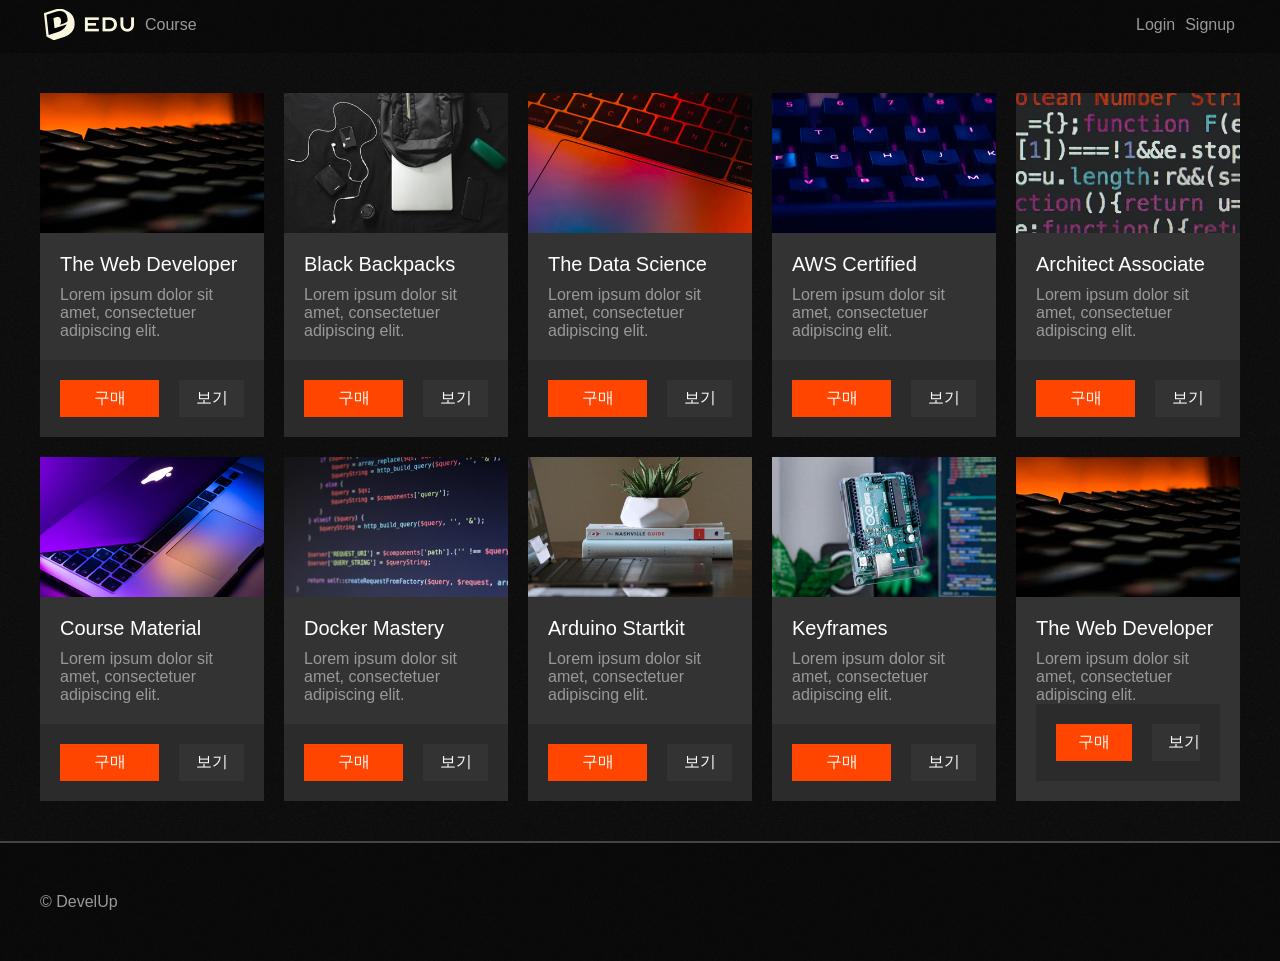
==== html_css11/index.html @ 8f92e1e0 "complete files for lecture 11" ====
<!DOCTYPE html>
<html>
    <head>
        <title>Course</title>
        <meta chaset="utf-8">
        <meta name="viewport" content="width=device-width, initial-scale=1.0"> 
        <link rel="stylesheet" href="style.css">
    </head>
    <body>

        <div class="header">
			<div class="l_wrapper clearfix">
                <a class="header-logo" href="">
                    <img src="images/header-logo.png">
                </a>
                <ul class="header-menu">
                    <li><a href="">Course</a></li>
                </ul>
                <ul class="header-menu header-menu_right">
                    <li><a href="">Login</a></li>
                    <li><a href="">Signup</a></li>
                </ul>
            </div>
        </div>
		
		<div class="contents">
			<div class="l_wrapper">
                <ul class="l_row clearfix">
                    <li class="l_col l_col_five l_col_mid_4_12 l_col_tab_4_12 l_col_mob_12_12 l_col_ld_2_12">
                        <div class="item">
                            <img class="item-cover" src="images/cover01.png">
                            <div class="item-contents">
                                <h2>The Web Developer</h2>
                                <p>Lorem ipsum dolor sit amet, consectetuer adipiscing elit. </p>
                            </div>
                            <div class="item-footer">
                                <ul class="l_row clearfix">
                                    <li class="l_col l_col_7_12">
                                        <a class="button button_block button_important" href="">구매</a>
                                    </li>
                                    <li class="l_col l_col_5_12">
                                        <a class="button button_block" href="">보기</a>
                                    </li>
                                </ul>
                            </div>
                        </div>
                    </li>
                    <li class="l_col l_col_five l_col_mid_4_12 l_col_tab_4_12 l_col_mob_12_12 l_col_ld_2_12">
                        <div class="item">
                            <img class="item-cover" src="images/cover02.png">
                            <div class="item-contents">
                                <h2>Black Backpacks</h2>
                                <p>Lorem ipsum dolor sit amet, consectetuer adipiscing elit. </p>
                            </div>
                            <div class="item-footer">
                                <ul class="l_row clearfix">
                                    <li class="l_col l_col_7_12">
                                        <a class="button button_block button_important" href="">구매</a>
                                    </li>
                                    <li class="l_col l_col_5_12">
                                        <a class="button button_block" href="">보기</a>
                                    </li>
                                </ul>
                            </div>
                        </div>
                    </li>
                    <li class="l_col l_col_five l_col_mid_4_12 l_col_tab_4_12 l_col_mob_12_12 l_col_ld_2_12">
                        <div class="item">
                            <img class="item-cover" src="images/cover03.png">
                            <div class="item-contents">
                                <h2>The Data Science</h2>
                                <p>Lorem ipsum dolor sit amet, consectetuer adipiscing elit. </p>
                            </div>
                            <div class="item-footer">
                                <ul class="l_row clearfix">
                                    <li class="l_col l_col_7_12">
                                        <a class="button button_block button_important" href="">구매</a>
                                    </li>
                                    <li class="l_col l_col_5_12">
                                        <a class="button button_block" href="">보기</a>
                                    </li>
                                </ul>
                            </div>
                        </div>
                    </li>
                    <li class="l_col l_col_five l_col_mid_4_12 l_col_tab_4_12 l_col_mob_12_12 l_col_ld_2_12">
                        <div class="item">
                            <img class="item-cover" src="images/cover04.png">
                            <div class="item-contents">
                                <h2>AWS Certified</h2>
                                <p>Lorem ipsum dolor sit amet, consectetuer adipiscing elit. </p>
                            </div>
                            <div class="item-footer">
                                <ul class="l_row clearfix">
                                    <li class="l_col l_col_7_12">
                                        <a class="button button_block button_important" href="">구매</a>
                                    </li>
                                    <li class="l_col l_col_5_12">
                                        <a class="button button_block" href="">보기</a>
                                    </li>
                                </ul>
                            </div>
                        </div>
                    </li>
                    <li class="l_col l_col_five l_col_mid_4_12 l_col_tab_4_12 l_col_mob_12_12 l_col_ld_2_12">
                        <div class="item">
                            <img class="item-cover" src="images/cover05.png">
                            <div class="item-contents">
                                <h2>Architect Associate</h2>
                                <p>Lorem ipsum dolor sit amet, consectetuer adipiscing elit. </p>
                            </div>
                            <div class="item-footer">
                                <ul class="l_row clearfix">
                                    <li class="l_col l_col_7_12">
                                        <a class="button button_block button_important" href="">구매</a>
                                    </li>
                                    <li class="l_col l_col_5_12">
                                        <a class="button button_block" href="">보기</a>
                                    </li>
                                </ul>
                            </div>
                        </div>
                    </li>
                    <li class="l_col l_col_five l_col_mid_4_12 l_col_tab_4_12 l_col_mob_12_12 l_col_ld_2_12">
                        <div class="item">
                            <img class="item-cover" src="images/cover06.png">
                            <div class="item-contents">
                                <h2>Course Material</h2>
                                <p>Lorem ipsum dolor sit amet, consectetuer adipiscing elit. </p>
                            </div>
                            <div class="item-footer">
                                <ul class="l_row clearfix">
                                    <li class="l_col l_col_7_12">
                                        <a class="button button_block button_important" href="">구매</a>
                                    </li>
                                    <li class="l_col l_col_5_12">
                                        <a class="button button_block" href="">보기</a>
                                    </li>
                                </ul>
                            </div>
                        </div>
                    </li>
                    <li class="l_col l_col_five l_col_mid_4_12 l_col_tab_4_12 l_col_mob_12_12 l_col_ld_2_12">
                        <div class="item">
                            <img class="item-cover" src="images/cover07.png">
                            <div class="item-contents">
                                <h2>Docker Mastery</h2>
                                <p>Lorem ipsum dolor sit amet, consectetuer adipiscing elit. </p>
                            </div>
                            <div class="item-footer">
                                <ul class="l_row clearfix">
                                    <li class="l_col l_col_7_12">
                                        <a class="button button_block button_important" href="">구매</a>
                                    </li>
                                    <li class="l_col l_col_5_12">
                                        <a class="button button_block" href="">보기</a>
                                    </li>
                                </ul>
                            </div>
                        </div>
                    </li>
                    <li class="l_col l_col_five l_col_mid_4_12 l_col_tab_4_12 l_col_mob_12_12 l_col_ld_2_12">
                        <div class="item">
                            <img class="item-cover" src="images/cover08.png">
                            <div class="item-contents">
                                <h2>Arduino Startkit</h2>
                                <p>Lorem ipsum dolor sit amet, consectetuer adipiscing elit. </p>
                            </div>
                            <div class="item-footer">
                                <ul class="l_row clearfix">
                                    <li class="l_col l_col_7_12">
                                        <a class="button button_block button_important" href="">구매</a>
                                    </li>
                                    <li class="l_col l_col_5_12">
                                        <a class="button button_block" href="">보기</a>
                                    </li>
                                </ul>
                            </div>
                        </div>
                    </li>
                    <li class="l_col l_col_five l_col_mid_4_12 l_col_tab_4_12 l_col_mob_12_12 l_col_ld_2_12">
                        <div class="item">
                            <img class="item-cover" src="images/cover09.png">
                            <div class="item-contents">
                                <h2>Keyframes</h2>
                                <p>Lorem ipsum dolor sit amet, consectetuer adipiscing elit. </p>
                            </div>
                            <div class="item-footer">
                                <ul class="l_row clearfix">
                                    <li class="l_col l_col_7_12">
                                        <a class="button button_block button_important" href="">구매</a>
                                    </li>
                                    <li class="l_col l_col_5_12">
                                        <a class="button button_block" href="">보기</a>
                                    </li>
                                </ul>
                            </div>
                        </div>
                    </li>
                    <li class="l_col l_col_five l_col_mid_4_12 l_col_tab_4_12 l_col_mob_12_12 l_col_ld_2_12">
                        <div class="item">
                            <img class="item-cover" src="images/cover01.png">
                            <div class="item-contents">
                                <h2>The Web Developer</h2>
                                <p>Lorem ipsum dolor sit amet, consectetuer adipiscing elit. </p>
                                <div class="item-footer">
                                <ul class="l_row clearfix">
                                    <li class="l_col l_col_7_12">
                                        <a class="button button_block button_important" href="">구매</a>
                                    </li>
                                    <li class="l_col l_col_5_12">
                                        <a class="button button_block" href="">보기</a>
                                    </li>
                                </ul>
                            </div>
                            </div>
                        </div>
                    </li>
                </ul>
			</div>
		</div>

        <div class="footer">
			<div class="l_wrapper">
                &copy; DevelUp
            </div>
        </div>

    </body>
</html>
---- html_css11/style.css ----
/* CSS Initialize */
body, p, ul, h1, h2, h3{
    margin: 0;
    padding: 0;
}

li {
    list-style-type: none;
}

a {
    text-decoration: none;
    color: inherit;
}

img {
    max-width:100%;
    vertical-align: top;
}

/* Layouts */
.l_wrapper {
    max-width: 1200px;
    margin: 0 auto;
    padding: 0 20px;
}

.l_sidebar {
    float: right;
    margin-left: 20px;
    width: 300px;
}

.l_main {
    overflow: hidden;
}

.l_row {
    margin: 0 -10px -20px -10px;
}

.l_col {
    float:left;
    padding: 0 10px;
    box-sizing: border-box;
    margin-bottom: 20px;
}

.l_col_five {width:20%}

.l_col_12_12 {width:100%}
.l_col_11_12 {width:91.6666666667%}
.l_col_10_12 {width:83.3333333333%}
.l_col_9_12 {width:75%}
.l_col_8_12 {width:66.66666666667%}
.l_col_7_12 {width:58.33333333333%}
.l_col_6_12 {width:50%}
.l_col_5_12 {width:41.6666666667%}
.l_col_4_12 {width:33.33333333333%}
.l_col_3_12 {width:25%}
.l_col_2_12 {width:16.6666666667%}
.l_col_1_12 {width:8.33333333333%}

/* Commons */
.clearfix:before,
.clearfix:after {
    content: "";
    display: table;
}

.clearfix:after {
    clear:both;
}

.button {
    background-color: #333;
    color: white;
    padding: 0.5em 1em;
    display: inline-block;
    white-space: nowrap;
    /* box-sizing: border-box; */
}

.button_block {
    display: block;
    text-align: center;
}

.button_important {
    background-color: orangered;
}

/* Typography */
html {
    font-family: sans-serif;
}

h1, h2, h3, h4, h5, h6 {
    font-size: 100%;
    font-weight: normal;
}

/* Utility */
.mb_5{ margin-bottom: 5px;}
.mb_10{ margin-bottom: 10px;}
.mb_15{ margin-bottom: 15px;}
.mb_20{ margin-bottom: 20px;}
.mb_25{ margin-bottom: 25px;}

.pt_5{ padding-top: 5px;}
.pt_10{ padding-top: 10px;}
.pt_15{ padding-top: 15px;}
.pt_20{ padding-top: 20px;}
.pt_25{ padding-top: 25px;}

/* Components */
body {
    background-image: url(images/bg.png);
    color: #999;
}

.header {
    background-color: rgba(0,0,0,0.3);
}

.header-logo {
    display: block;
    float:left;
}

.header-menu {
    float:left;
}

.header-menu_right {
    float:right;
}

.header-menu li {
    float:left;
}

.header-menu li a {
    display: block;
    height: 53px;
    line-height: 50px;
    padding: 0 5px;
}

.header-menu li a:hover{
    color:white;
}

.contents {
    padding: 40px 0;
}

.checkout {
    background-color: #222;
}

.checkout-section {
    margin: 20px;
}

.video {
    padding-top: 56.25%;
    position: relative;
}

.video-iframe {
    position: absolute;
    left: 0;
    top: 0;
    width: 100%;
    height: 100%;
}
.price {
    font-size: 40px;
    font-weight: bold;
    color: orangered;
}

.price-origin {
    font-size: 0.5em;
    font-weight: normal;
    color: #777;
    position: relative;
}

.price-origin:before {
    content: "";
    position: absolute;
    left:0;
    right:0;
    height: 2px;
    bottom: 0.6em;
    opacity: 0.5;
    background-color:white;
}

.description {
    color: white;
}

.list {
    padding-left: 1em;
}

.list li:before {
    content: "";
    background-color: gray;
    width: 0.6em;
    height: 0.6em;
    border-radius: 50%;
    display: inline-block;
    margin-right: 0.4em;
    margin-left: -1em;
}

.course-cover {
    background-size: cover;
    background-position: center;
    background-image: url(images/cover.png);
    padding: 30px;
    position: relative;
}

.course-cover:after {
    content: "";
    position: absolute;
    background-color: rgba(0,0,0,0.8);
    left: 0;
    top: 0;
    right:0;
    bottom:0;
}

.course-creator, .course-title{
    position: relative;
    z-index: 10;
}

.course-creator {
    float: right;
    margin-left: 10px;
    width: 100px;
}

.course-creator-logo {
    width:50px;
    border-radius: 50%;
}

.course-creator-contents strong {
    display: block;
}

.course-title {
    overflow: hidden;
}

.course-title h1 {
    color: white;
    font-size: 50px;
    margin-bottom: 20px;
    text-transform: uppercase;
    font-weight: bold;
}

.course-title p {
    margin-bottom: 20px;
}

.star {
    width: 150px;
    height: 30px;
    background-image: url(images/star-sprite.png);
    display: inline-block;
    overflow: hidden;
}

.star:before {
    content: "";
    width: 0;
    height: 30px;
    background-image: url(images/star-sprite.png);
    background-position: left bottom;
    display: block;
}

.star.s01:before {width:20%}
.star.s02:before {width:40%}
.star.s03:before {width:60%}
.star.s04:before {width:80%}


.course-section {
    margin: 20px 0;
}

.course-section h2 {
    font-size: 30px;
    color: #999;
    border-bottom: 2px solid;
    margin-bottom:20px;
}

/* .course-section-contents {

}
*/
/*
.curriculum {

} 
*/
.curriculum-item {
    background-color: #111;
    margin-bottom: 10px;
}

.curriculum-item:last-child {
    margin-bottom: 0
}

.curriculum-item h3 {
    margin: 10px 20px;
}

.curriculum-item-list {
    background-color: #0e0e0e;
    padding:20px 0;
    margin:5px;
}

.curriculum-link {
    background-color: rgba(255,255,255,0.01);
    display:block;
    margin: 5px 20px;
    padding: 10px;
}

.curriculum-link:hover {
    color:white;
}

.curriculum-link:before {
    content: "";
    width: 0;
    height:0;
    border-width:5px 10px;
    border-style: solid;
    border-color: transparent transparent transparent currentColor;
    display: inline-block;
    transform: translateY(-2px);

}

.runningtime {
    float: right;
    font-size: 10px;
}

/* Item */
.item {
    background-color: #333;
}

.item-contents {
    padding: 20px;
}

.item-contents h2 {
    font-size:20px;
    color:white;
    margin-bottom: 10px;
    white-space: nowrap;
}

.item-footer {
    background-color: rgba(0,0,0,0.15);
    padding: 20px;
}

.item-cover {
    width: 100%;
    display: block;
}

.footer {
    background-color: rgba(0,0,0,0.3);
    padding: 50px 0;
    border-top: 2px solid #444;
}


/* Media Queries */
@media (min-width:1400px) {
    .l_wrapper{
        max-width: 1400px;
    }
    .l_col_ld_12_12 {width:100%}
    .l_col_ld_11_12 {width:91.6666666667%}
    .l_col_ld_10_12 {width:83.3333333333%}
    .l_col_ld_9_12 {width:75%}
    .l_col_ld_8_12 {width:66.66666666667%}
    .l_col_ld_7_12 {width:58.33333333333%}
    .l_col_ld_6_12 {width:50%}
    .l_col_ld_5_12 {width:41.6666666667%}
    .l_col_ld_4_12 {width:33.33333333333%}
    .l_col_ld_3_12 {width:25%}
    .l_col_ld_2_12 {width:16.6666666667%}
    .l_col_ld_1_12 {width:8.33333333333%}
}

@media (max-width: 1096px) {
    .l_col_mid_12_12 {width:100%}
    .l_col_mid_11_12 {width:91.6666666667%}
    .l_col_mid_10_12 {width:83.3333333333%}
    .l_col_mid_9_12 {width:75%}
    .l_col_mid_8_12 {width:66.66666666667%}
    .l_col_mid_7_12 {width:58.33333333333%}
    .l_col_mid_6_12 {width:50%}
    .l_col_mid_5_12 {width:41.6666666667%}
    .l_col_mid_4_12 {width:33.33333333333%}
    .l_col_mid_3_12 {width:25%}
    .l_col_mid_2_12 {width:16.6666666667%}
    .l_col_mid_1_12 {width:8.33333333333%}
}


@media (max-width: 768px) {
    .l_col_tab_12_12 {width:100%}
    .l_col_tab_11_12 {width:91.6666666667%}
    .l_col_tab_10_12 {width:83.3333333333%}
    .l_col_tab_9_12 {width:75%}
    .l_col_tab_8_12 {width:66.66666666667%}
    .l_col_tab_7_12 {width:58.33333333333%}
    .l_col_tab_6_12 {width:50%}
    .l_col_tab_5_12 {width:41.6666666667%}
    .l_col_tab_4_12 {width:33.33333333333%}
    .l_col_tab_3_12 {width:25%}
    .l_col_tab_2_12 {width:16.6666666667%}
    .l_col_tab_1_12 {width:8.33333333333%}

    .l_sidebar {
        float: none;
        width: auto;
        margin-left: 0;
        margin-bottom: 20px;
    }
}

@media (max-width: 645px) {
    .l_col_mob_12_12 {width:100%}
    .l_col_mob_11_12 {width:91.6666666667%}
    .l_col_mob_10_12 {width:83.3333333333%}
    .l_col_mob_9_12 {width:75%}
    .l_col_mob_8_12 {width:66.66666666667%}
    .l_col_mob_7_12 {width:58.33333333333%}
    .l_col_mob_6_12 {width:50%}
    .l_col_mob_5_12 {width:41.6666666667%}
    .l_col_mob_4_12 {width:33.33333333333%}
    .l_col_mob_3_12 {width:25%}
    .l_col_mob_2_12 {width:16.6666666667%}
    .l_col_mob_1_12 {width:8.33333333333%}

    .header-menu {
        float:left;
    }

    .course-cover{
        text-align: center;
    }
    .course-creator {
        float: none;
        width: auto;
        margin: 0;
        text-align: center;
    }

    .runningtime{
        display: none;
    }

}

/*
@media (max-width: 590px) {
    .runningtime{
        display: none;
    }
} */
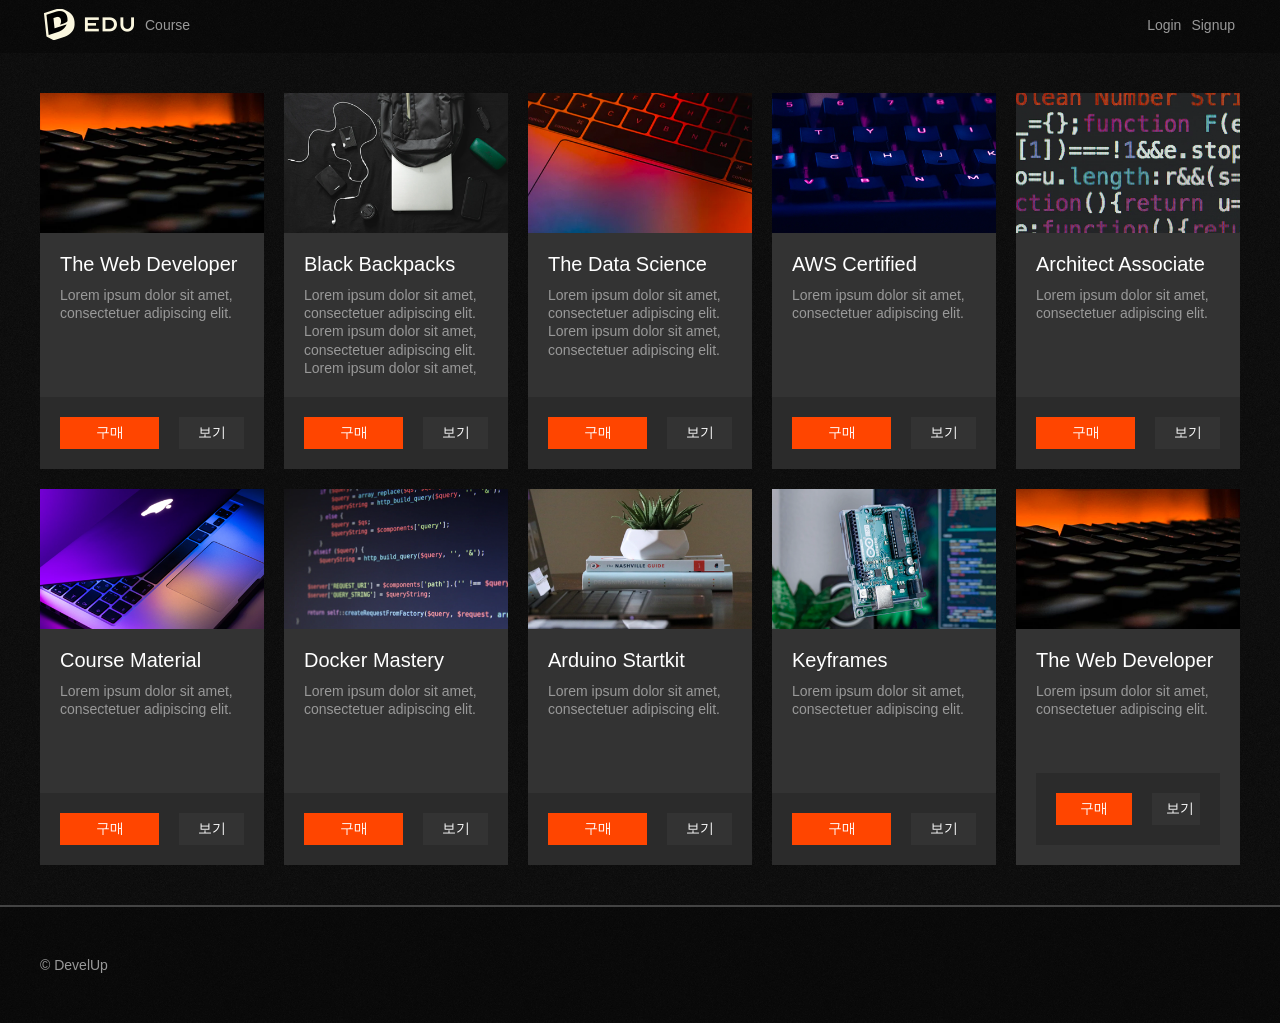
==== commit 287b0fb5: "wrap up  project" ====
--- a/html_css11/index.html
+++ b/html_css11/index.html
@@ -50,7 +50,12 @@
                             <img class="item-cover" src="images/cover02.png">
                             <div class="item-contents">
                                 <h2>Black Backpacks</h2>
-                                <p>Lorem ipsum dolor sit amet, consectetuer adipiscing elit. </p>
+                                <p>Lorem ipsum dolor sit amet, consectetuer adipiscing elit.
+                                    Lorem ipsum dolor sit amet, consectetuer adipiscing elit.
+                                    Lorem ipsum dolor sit amet, consectetuer adipiscing elit.
+                                    Lorem ipsum dolor sit amet, consectetuer adipiscing elit.
+                                    Lorem ipsum dolor sit amet, consectetuer adipiscing elit.
+                                    Lorem ipsum dolor sit amet, consectetuer adipiscing elit. </p>
                             </div>
                             <div class="item-footer">
                                 <ul class="l_row clearfix">
@@ -69,7 +74,8 @@
                             <img class="item-cover" src="images/cover03.png">
                             <div class="item-contents">
                                 <h2>The Data Science</h2>
-                                <p>Lorem ipsum dolor sit amet, consectetuer adipiscing elit. </p>
+                                <p>Lorem ipsum dolor sit amet, consectetuer adipiscing elit.
+                                    Lorem ipsum dolor sit amet, consectetuer adipiscing elit. </p>
                             </div>
                             <div class="item-footer">
                                 <ul class="l_row clearfix">
--- a/html_css11/style.css
+++ b/html_css11/style.css
@@ -93,6 +93,11 @@
 /* Typography */
 html {
     font-family: sans-serif;
+    font-size: 62.5%; /* 16px -> 10px */
+}
+
+body {
+    font-size: 1.4rem;
 }
 
 h1, h2, h3, h4, h5, h6 {
@@ -376,6 +381,14 @@
     color:white;
     margin-bottom: 10px;
     white-space: nowrap;
+    overflow: hidden;
+    text-overflow: ellipsis;
+}
+
+.item-contents p {
+    line-height: 1.3;
+    height: 6.5em;
+    overflow: hidden;
 }
 
 .item-footer {
@@ -414,7 +427,7 @@
     .l_col_ld_1_12 {width:8.33333333333%}
 }
 
-@media (max-width: 1096px) {
+/* @media (max-width: 1096px) {
     .l_col_mid_12_12 {width:100%}
     .l_col_mid_11_12 {width:91.6666666667%}
     .l_col_mid_10_12 {width:83.3333333333%}
@@ -427,10 +440,10 @@
     .l_col_mid_3_12 {width:25%}
     .l_col_mid_2_12 {width:16.6666666667%}
     .l_col_mid_1_12 {width:8.33333333333%}
-}
-
-
-@media (max-width: 768px) {
+} */
+
+
+@media (max-width: 720px) {
     .l_col_tab_12_12 {width:100%}
     .l_col_tab_11_12 {width:91.6666666667%}
     .l_col_tab_10_12 {width:83.3333333333%}
@@ -452,7 +465,11 @@
     }
 }
 
-@media (max-width: 645px) {
+@media (max-width: 480px) {
+    html {
+        font-size: 80%;
+    }
+
     .l_col_mob_12_12 {width:100%}
     .l_col_mob_11_12 {width:91.6666666667%}
     .l_col_mob_10_12 {width:83.3333333333%}
@@ -484,6 +501,10 @@
         display: none;
     }
 
+    .item-contents p{
+        height: auto;
+    }
+
 }
 
 /*
